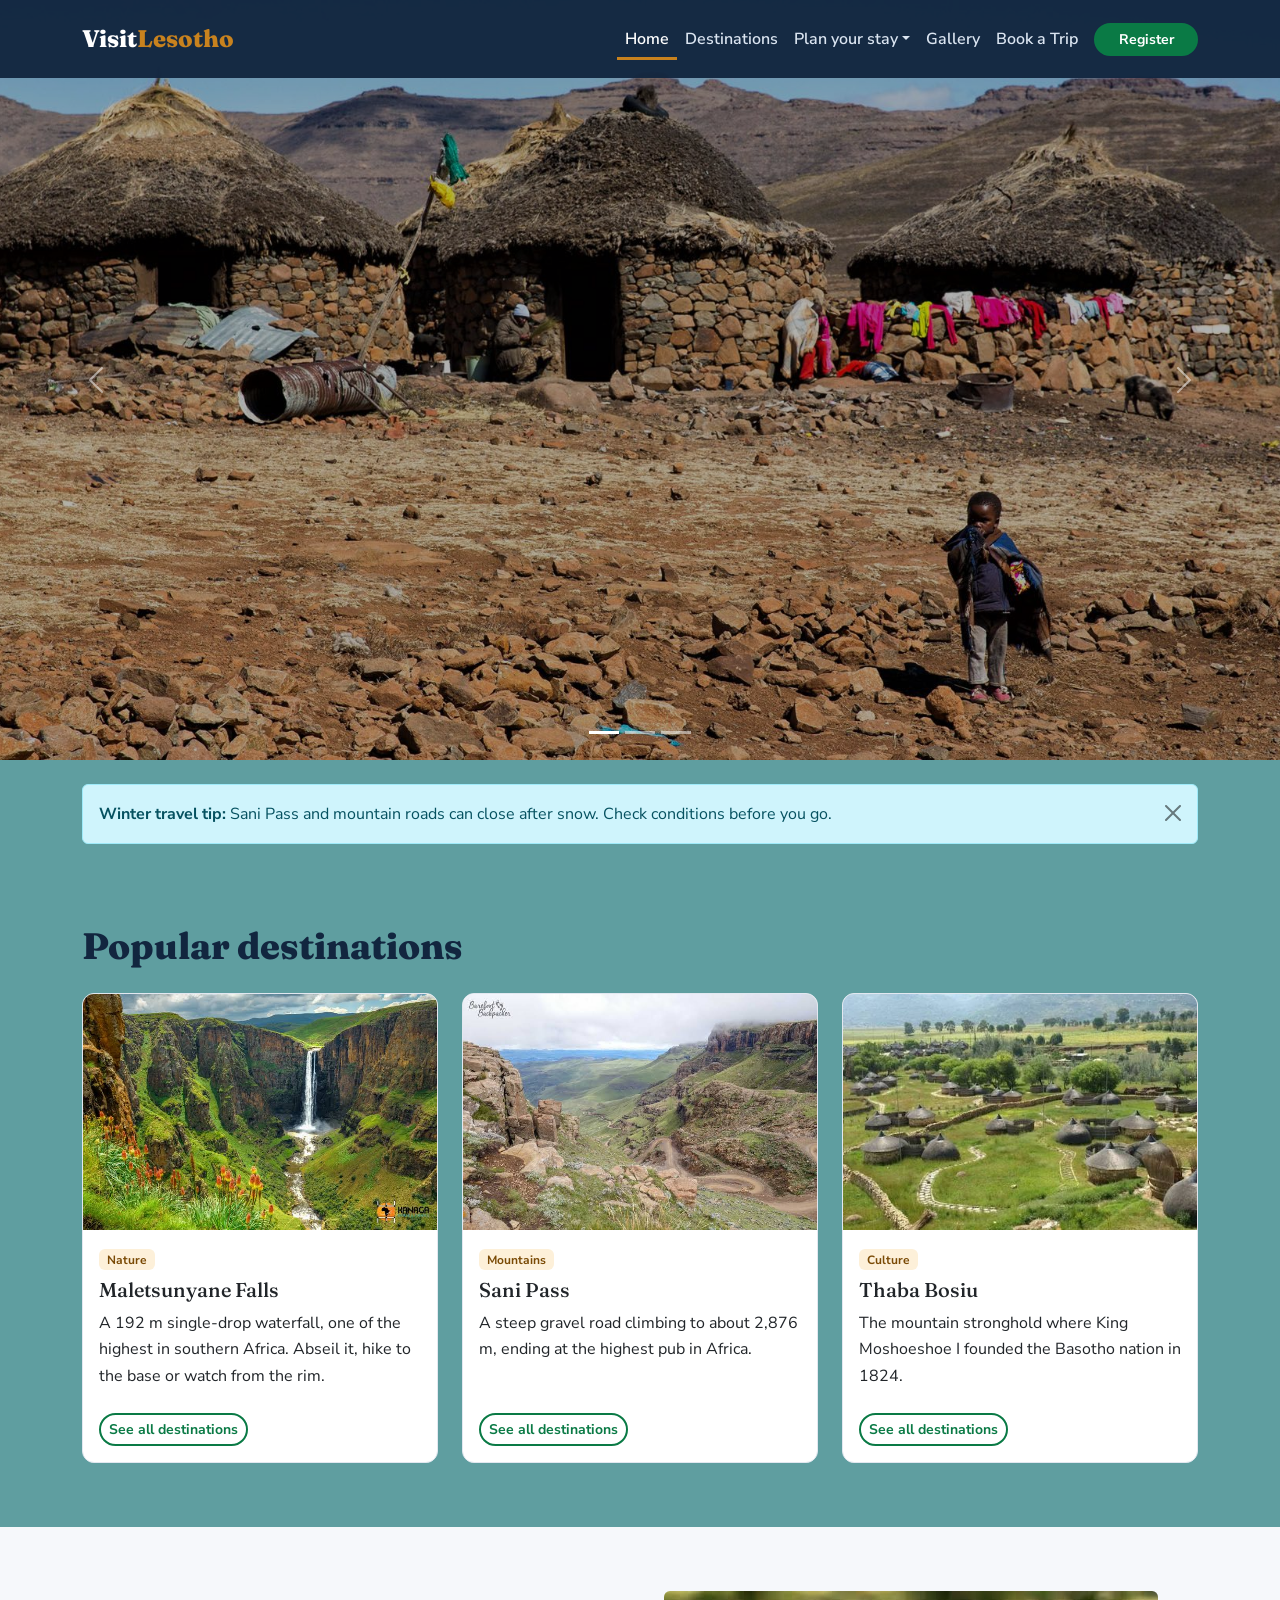
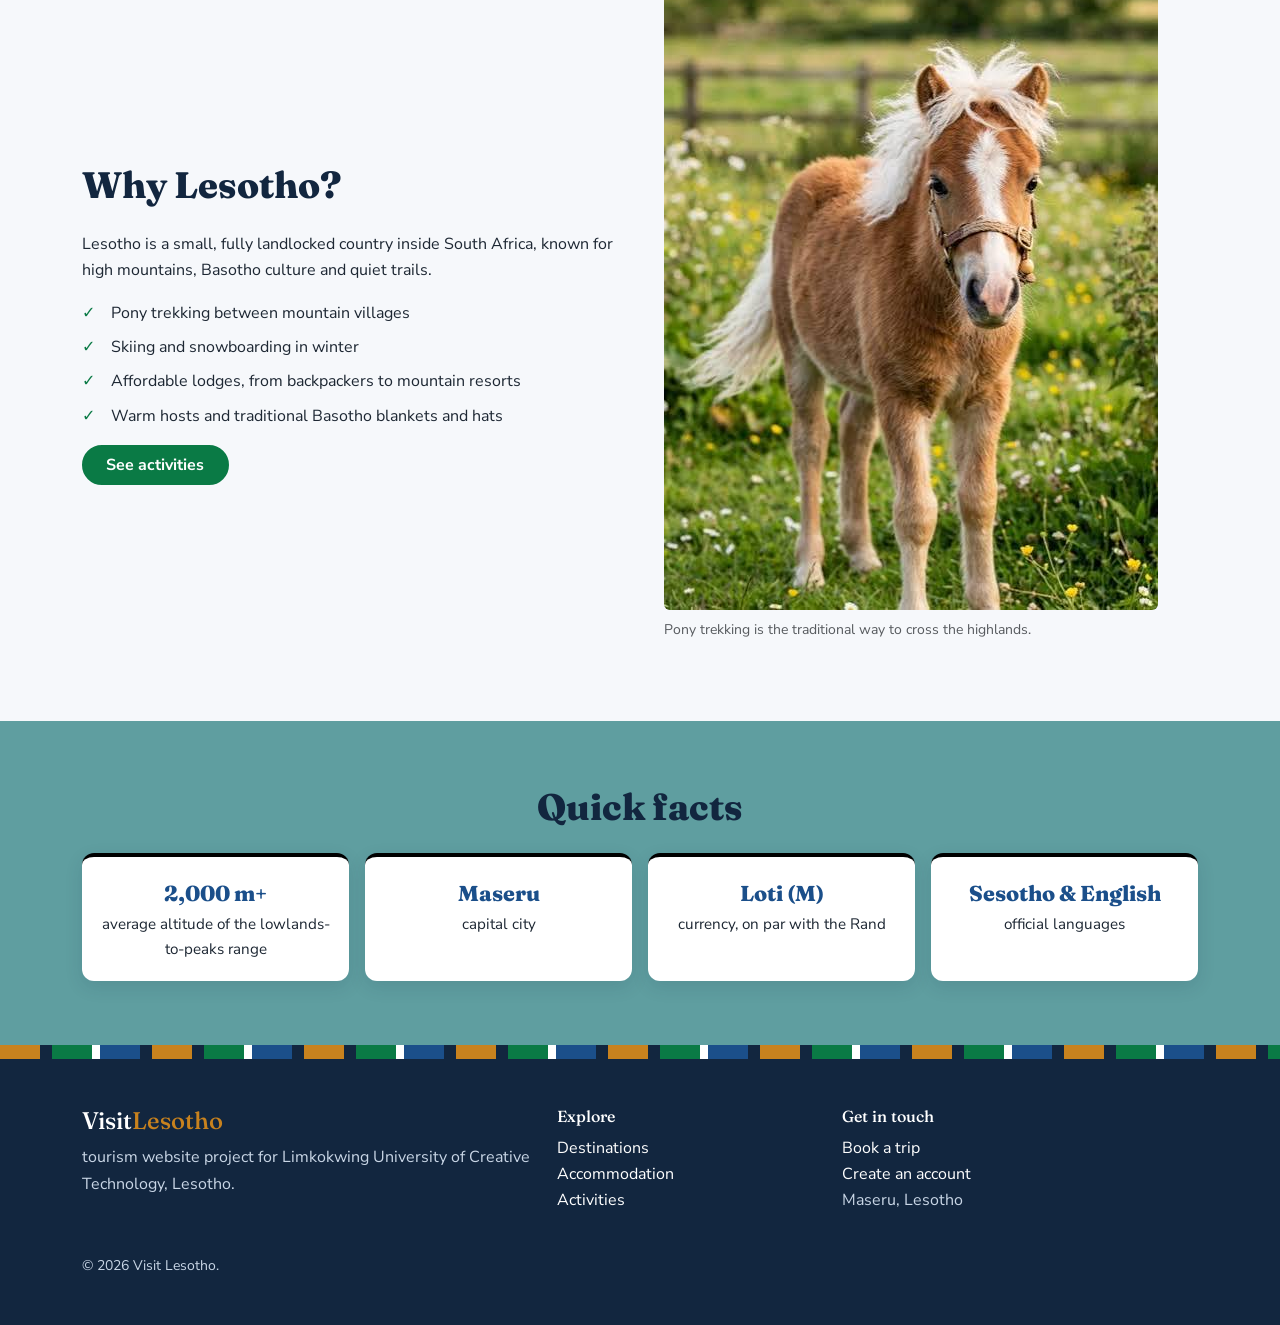
==== index.html @ 4763afd8 "Add files via upload" ====
<!DOCTYPE html>
<html lang="en">
<head>
<meta charset="UTF-8">
<meta name="viewport" content="width=device-width, initial-scale=1">
<meta name="description" content="Explore Lesotho, the Kingdom in the Sky: destinations, lodges, activities and trip booking.">
<title>Home | Visit Lesotho</title>
<link href="https://cdn.jsdelivr.net/npm/bootstrap@5.3.3/dist/css/bootstrap.min.css" rel="stylesheet">
<link rel="preconnect" href="https://fonts.googleapis.com">
<link rel="preconnect" href="https://fonts.gstatic.com" crossorigin>
<link href="https://fonts.googleapis.com/css2?family=Fraunces:opsz,wght@9..144,600;9..144,800&family=Nunito+Sans:wght@400;600;700&display=swap" rel="stylesheet">
<link rel="stylesheet" href="css/style.css">
</head>
<body>
<a class="skip-link" href="#main">Skip to main content</a>
<header>
  <nav class="navbar navbar-expand-lg site-nav fixed-top">
    <div class="container">
      <a class="navbar-brand" href="index.html">Visit<span>Lesotho</span></a>
      <button class="navbar-toggler" type="button" data-bs-toggle="collapse" data-bs-target="#mainNav" aria-controls="mainNav" aria-expanded="false" aria-label="Toggle navigation">
        <span class="navbar-toggler-icon"></span>
      </button>
      <div class="collapse navbar-collapse" id="mainNav">
        <ul class="navbar-nav ms-auto align-items-lg-center"><li class="nav-item"><a class="nav-link active" aria-current="page" href="index.html">Home</a></li><li class="nav-item"><a class="nav-link" href="destinations.html">Destinations</a></li>
<li class="nav-item dropdown">
  <a class="nav-link dropdown-toggle" href="#" id="exploreMenu" role="button" data-bs-toggle="dropdown" aria-expanded="false">Plan your stay</a>
  <ul class="dropdown-menu" aria-labelledby="exploreMenu">
    <li><a class="dropdown-item" href="accommodation.html">Accommodation</a></li>
    <li><a class="dropdown-item" href="activities.html">Activities</a></li>
  </ul>
</li><li class="nav-item"><a class="nav-link" href="gallery.html">Gallery</a></li><li class="nav-item"><a class="nav-link" href="contact.html">Book a Trip</a></li>
          <li class="nav-item ms-lg-2"><a class="btn btn-lesotho btn-sm" href="register.html">Register</a></li>
        </ul>
      </div>
    </div>
  </nav>
</header>
<main id="main">

<section class="hero" aria-label="Featured destinations">
  <div id="heroCarousel" class="carousel slide carousel-fade" data-bs-ride="carousel">
    <div class="carousel-indicators"><button type="button" data-bs-target="#heroCarousel" data-bs-slide-to="0" class="active" aria-current="true" aria-label="Slide 1"></button><button type="button" data-bs-target="#heroCarousel" data-bs-slide-to="1" aria-label="Slide 2"></button><button type="button" data-bs-target="#heroCarousel" data-bs-slide-to="2" aria-label="Slide 3"></button></div>
    <div class="carousel-inner"><div class="carousel-item active"><img src="images/homeh.jpg" class="d-block w-100" alt="Illustration of Maletsunyane Falls"></div><div class="carousel-item"><img src="images/homeq.jpg" class="d-block w-100" alt="Illustration of Sani Pass"></div><div class="carousel-item"><img src="images/homek.jpg" class="d-block w-100" alt="Illustration of Thaba Bosiu"></div></div>
    <button class="carousel-control-prev" type="button" data-bs-target="#heroCarousel" data-bs-slide="prev"><span class="carousel-control-prev-icon" aria-hidden="true"></span><span class="visually-hidden">Previous</span></button>
    <button class="carousel-control-next" type="button" data-bs-target="#heroCarousel" data-bs-slide="next"><span class="carousel-control-next-icon" aria-hidden="true"></span><span class="visually-hidden">Next</span></button>
  </div>
  <div class="hero-overlay">
    <div class="container">
      <h1>The Kingdom in the Sky</h1>
      <p class="lead">Every point in Lesotho sits above 1,400 m. Come for the waterfalls, the ponies and the winter snow.</p>
      <a href="destinations.html" class="btn btn-lesotho btn-lg me-2">Find a destination</a>
      <a href="contact.html" class="btn btn-light btn-lg">Book a trip</a>
    </div>
  </div>
</section>

<div class="container mt-4">
  <div class="alert alert-info alert-dismissible fade show" role="alert">
    <strong>Winter travel tip:</strong> Sani Pass and mountain roads can close after snow. Check conditions before you go.
    <button type="button" class="btn-close" data-bs-dismiss="alert" aria-label="Close"></button>
  </div>
</div>

<section class="section">
  <div class="container">
    <h2 class="section-title">Popular destinations</h2>
    <div class="row g-4"><div class="col-sm-6 col-lg-4"><article class="card dest-card h-100">
<img src="images/maletsunyane.jpg" class="card-img-top" alt="Illustration of Maletsunyane Falls">
<div class="card-body"><span class="badge badge-lesotho mb-2">Nature</span><h3 class="h5 card-title">Maletsunyane Falls</h3><p class="card-text">A 192 m single-drop waterfall, one of the highest in southern Africa. Abseil it, hike to the base or watch from the rim.</p></div>
<div class="card-footer bg-transparent border-0 pb-3"><a href="destinations.html" class="btn btn-outline-lesotho btn-sm">See all destinations</a></div>
</article></div><div class="col-sm-6 col-lg-4"><article class="card dest-card h-100">
<img src="images/sani.jpg" class="card-img-top" alt="Illustration of Sani Pass">
<div class="card-body"><span class="badge badge-lesotho mb-2">Mountains</span><h3 class="h5 card-title">Sani Pass</h3><p class="card-text">A steep gravel road climbing to about 2,876 m, ending at the highest pub in Africa.</p></div>
<div class="card-footer bg-transparent border-0 pb-3"><a href="destinations.html" class="btn btn-outline-lesotho btn-sm">See all destinations</a></div>
</article></div><div class="col-sm-6 col-lg-4"><article class="card dest-card h-100">
<img src="images/thababosiu.jpg" class="card-img-top" alt="Illustration of Thaba Bosiu">
<div class="card-body"><span class="badge badge-lesotho mb-2">Culture</span><h3 class="h5 card-title">Thaba Bosiu</h3><p class="card-text">The mountain stronghold where King Moshoeshoe I founded the Basotho nation in 1824.</p></div>
<div class="card-footer bg-transparent border-0 pb-3"><a href="destinations.html" class="btn btn-outline-lesotho btn-sm">See all destinations</a></div>
</article></div></div>
  </div>
</section>

<section class="section section-alt">
  <div class="container">
    <div class="row align-items-center g-5">
      <div class="col-md-6">
        <h2 class="section-title">Why Lesotho?</h2>
        <p>Lesotho is a small, fully landlocked country inside South Africa, known for high mountains, Basotho culture and quiet trails.</p>
        <ul class="check-list">
          <li>Pony trekking between mountain villages</li>
          <li>Skiing and snowboarding in winter</li>
          <li>Affordable lodges, from backpackers to mountain resorts</li>
          <li>Warm hosts and traditional Basotho blankets and hats</li>
        </ul>
        <a href="activities.html" class="btn btn-lesotho">See activities</a>
      </div>
      <div class="col-md-6">
        <figure class="figure w-100">
          <img src="images/pony.jpg" class="figure-img img-fluid rounded" alt="Illustration of a pony trek in the Maloti mountains">
          <figcaption class="figure-caption">Pony trekking is the traditional way to cross the highlands.</figcaption>
        </figure>
      </div>
    </div>
  </div>
</section>

<section class="section">
  <div class="container text-center">
    <h2 class="section-title">Quick facts</h2>
    <div class="row g-3 justify-content-center">
      <div class="col-6 col-md-3"><div class="fact"><span>2,000 m+</span>average altitude of the lowlands-to-peaks range</div></div>
      <div class="col-6 col-md-3"><div class="fact"><span>Maseru</span>capital city</div></div>
      <div class="col-6 col-md-3"><div class="fact"><span>Loti (M)</span>currency, on par with the Rand</div></div>
      <div class="col-6 col-md-3"><div class="fact"><span>Sesotho &amp; English</span>official languages</div></div>
    </div>
  </div>
</section>

</main>
<footer class="site-footer">
  <div class="blanket-stripe" aria-hidden="true"></div>
  <div class="container py-5">
    <div class="row g-4">
      <div class="col-md-5">
        <h2 class="h4 footer-brand">Visit<span>Lesotho</span></h2>
        <p>tourism website project for Limkokwing University of Creative Technology, Lesotho.</p>
      </div>
      <div class="col-6 col-md-3">
        <h3 class="h6">Explore</h3>
        <ul class="list-unstyled">
          <li><a href="destinations.html">Destinations</a></li>
          <li><a href="accommodation.html">Accommodation</a></li>
          <li><a href="activities.html">Activities</a></li>
        </ul>
      </div>
      <div class="col-6 col-md-4">
        <h3 class="h6">Get in touch</h3>
        <ul class="list-unstyled">
          <li><a href="contact.html">Book a trip</a></li>
          <li><a href="register.html">Create an account</a></li>
          <li>Maseru, Lesotho</li>
        </ul>
      </div>
    </div>
    <p class="small mb-0 mt-4">&copy; 2026 Visit Lesotho.</p>
  </div>
</footer>
<button id="backToTop" class="btn btn-lesotho back-to-top" aria-label="Back to top" hidden>&uarr;</button>
<script src="https://cdn.jsdelivr.net/npm/bootstrap@5.3.3/dist/js/bootstrap.bundle.min.js"></script>
<script src="js/main.js"></script>

</body>
</html>
---- css/style.css ----
:root {
  --night: #12263f;
  --blue: #1b4f8a;
  --green: #0a7a45;
  --ochre: #c8821e;
  --snow: #f6f8fb;
  --ink: #1d2733;
  --radius: .75rem;
  --shadow: 0 6px 18px rgba(18, 38, 63, .12);
}
html { scroll-behavior: smooth; }
body { font-family: "Nunito Sans", system-ui, sans-serif; color: var(--ink); background: cadetblue; line-height: 1.65; padding-top: 0; }
h1, h2, h3, h4, .navbar-brand { font-family: "Fraunces", Georgia, serif; font-weight: 800; color: var(--night); }
a { color: var(--blue); }
a:focus-visible, button:focus-visible, .form-control:focus-visible { outline: 3px solid var(--ochre); outline-offset: 2px; }

.skip-link { position: absolute; left: -999px; top: 0; background: var(--ochre); color: #000; padding: .6rem 1rem; z-index: 2000; }
.skip-link:focus { left: 0; }

.site-nav { background: rgba(18, 38, 63, .96); transition: padding .3s ease, box-shadow .3s ease; padding: .9rem 0; }
.site-nav.scrolled { padding: .45rem 0; box-shadow: var(--shadow); }
.site-nav .navbar-brand { color: #fff; font-size: 1.5rem; }
.site-nav .navbar-brand span, .footer-brand span { color: var(--ochre); }
.site-nav .nav-link { color: #dbe5f1; font-weight: 600; transition: color .2s; }
.site-nav .nav-link:hover, .site-nav .nav-link.active { color: #fff; }
.site-nav .nav-link.active { box-shadow: inset 0 -3px 0 var(--ochre); }
.navbar-toggler { border-color: rgba(255,255,255,.5); }
.navbar-toggler-icon { filter: invert(1); }
.dropdown-item:active { background: var(--blue); }

.btn-lesotho { background: var(--green); color: #fff; border: 2px solid var(--green); font-weight: 700; border-radius: 2rem; padding-inline: 1.4rem; transition: transform .2s, background .2s; }
.btn-lesotho:hover { background: #086637; border-color: #086637; color: #fff; transform: translateY(-2px); }
.btn-outline-lesotho { color: var(--green); border: 2px solid var(--green); font-weight: 700; border-radius: 2rem; background: transparent; transition: background .2s, color .2s; }
.btn-outline-lesotho:hover, .btn-outline-lesotho.active { background: var(--green); color: #fff; }
.badge-lesotho { background: #fdf0d9; color: #7a4a05; font-weight: 700; }

.blanket-stripe { height: 14px; background: repeating-linear-gradient(90deg, var(--ochre) 0 40px, var(--night) 40px 52px, var(--green) 52px 92px, #fff 92px 100px, var(--blue) 100px 140px, var(--night) 140px 152px); }

.hero { position: relative; background: var(--night); }
.hero .carousel-item img { height: 100vh; min-height: 520px; max-height: 760px; object-fit: cover; filter: brightness(.7); }
.hero-overlay { position: absolute; inset: 0; display: flex; align-items: center; pointer-events: none; }
.hero-overlay .container { pointer-events: auto; color: #fff; padding-top: 4rem; }
.hero-overlay h1 { color: #fff; font-size: clamp(2.4rem, 7vw, 4.8rem); max-width: 14ch; line-height: 1.05; text-shadow: 0 3px 16px rgba(0,0,0,.4); }
.hero-overlay .lead { max-width: 36rem; margin: 1rem 0 1.6rem; }
.carousel-indicators { z-index: 3; }

.page-hero { background: var(--night); color: #fff; padding: 9rem 0 3rem; position: relative; }
.page-hero h1 { color: #fff; font-size: clamp(2rem, 5vw, 3.2rem); }
.page-hero .lead { color: #c9d6e6; max-width: 40rem; }
.page-hero .blanket-stripe { position: absolute; left: 0; right: 0; bottom: 0; }

.section { padding: 4rem 0; }
.section-alt { background: var(--snow); }
.section-title { font-size: clamp(1.6rem, 3.5vw, 2.3rem); margin-bottom: 1.5rem; }

.dest-card { border: 1px solid #e2e8f0; border-radius: var(--radius); overflow: hidden; transition: transform .25s ease, box-shadow .25s ease; }
.dest-card:hover { transform: translateY(-6px); box-shadow: var(--shadow); }
.dest-card .card-img-top { aspect-ratio: 3 / 2; object-fit: cover; }
.check-list { list-style: none; padding: 0; }
.check-list li { padding-left: 1.8rem; margin-bottom: .5rem; position: relative; }
.check-list li::before { content: "\2713"; position: absolute; left: 0; color: var(--green); font-weight: 800; }
.fact { background: #fff; border-top: 4px solid #000; border-radius: var(--radius); box-shadow: var(--shadow); padding: 1.2rem .8rem; height: 100%; font-size: .95rem; }
.fact span { display: block; font-family: "Fraunces", serif; font-weight: 800; font-size: 1.35rem; color: var(--blue); }

.rates-table caption { caption-side: top; font-weight: 600; color: #4a5a6b; }
.rates-table thead { background: var(--night); color: #fff; }
.accordion-lesotho .accordion-button:not(.collapsed) { background: #e8f3ee; color: var(--green); box-shadow: none; }
.accordion-lesotho .accordion-item { border-radius: var(--radius); overflow: hidden; margin-bottom: .6rem; border: 1px solid #e2e8f0; }
.pagination-lesotho .page-link { color: var(--green); }
.pagination-lesotho .active .page-link { background: var(--green); border-color: var(--green); color: #fff; }

.gallery-item { position: relative; overflow: hidden; border-radius: var(--radius); }
.gallery-item img { width: 100%; aspect-ratio: 4 / 3; object-fit: cover; transition: transform .4s ease; }
.gallery-item:hover img { transform: scale(1.06); }
.gallery-item figcaption { position: absolute; left: 0; right: 0; bottom: 0; background: linear-gradient(transparent, rgba(0,0,0,.75)); color: #fff; padding: 1.5rem .8rem .6rem; font-weight: 600; font-size: .9rem; }
.lb-btn { position: absolute; top: 45%; background: rgba(255,255,255,.18); color: #fff; border: 0; width: 3rem; height: 3rem; border-radius: 50%; font-size: 1.2rem; transition: background .2s; z-index: 5; }
.lb-btn:hover { background: var(--ochre); }
.lb-prev { left: 1rem; } .lb-next { right: 1rem; }
#lbImg { max-height: 70vh; }

.form-label { font-weight: 700; }
.form-control, .form-select { border-radius: .5rem; padding: .65rem .85rem; border-width: 2px; }
.form-control:focus, .form-select:focus { border-color: var(--green); box-shadow: 0 0 0 .2rem rgba(10,122,69,.2); }

.site-footer { background: var(--night); color: #c9d6e6; }
.site-footer a { color: #fff; text-decoration: none; }
.site-footer a:hover { color: var(--ochre); text-decoration: underline; }
.site-footer h3, .footer-brand { color: #fff; }

.back-to-top { position: fixed; right: 1rem; bottom: 1rem; width: 3rem; height: 3rem; padding: 0; border-radius: 50%; z-index: 1000; box-shadow: var(--shadow); }

@media (max-width: 767.98px) {
  .section { padding: 2.5rem 0; }
  .page-hero { padding-top: 7rem; }
  .hero .carousel-item img { height: 85vh; }
  .lb-btn { width: 2.4rem; height: 2.4rem; }
}
@media (min-width: 1400px) { .container { max-width: 1240px; } }
@media (prefers-reduced-motion: reduce) { * { transition: none !important; animation: none !important; scroll-behavior: auto !important; } }
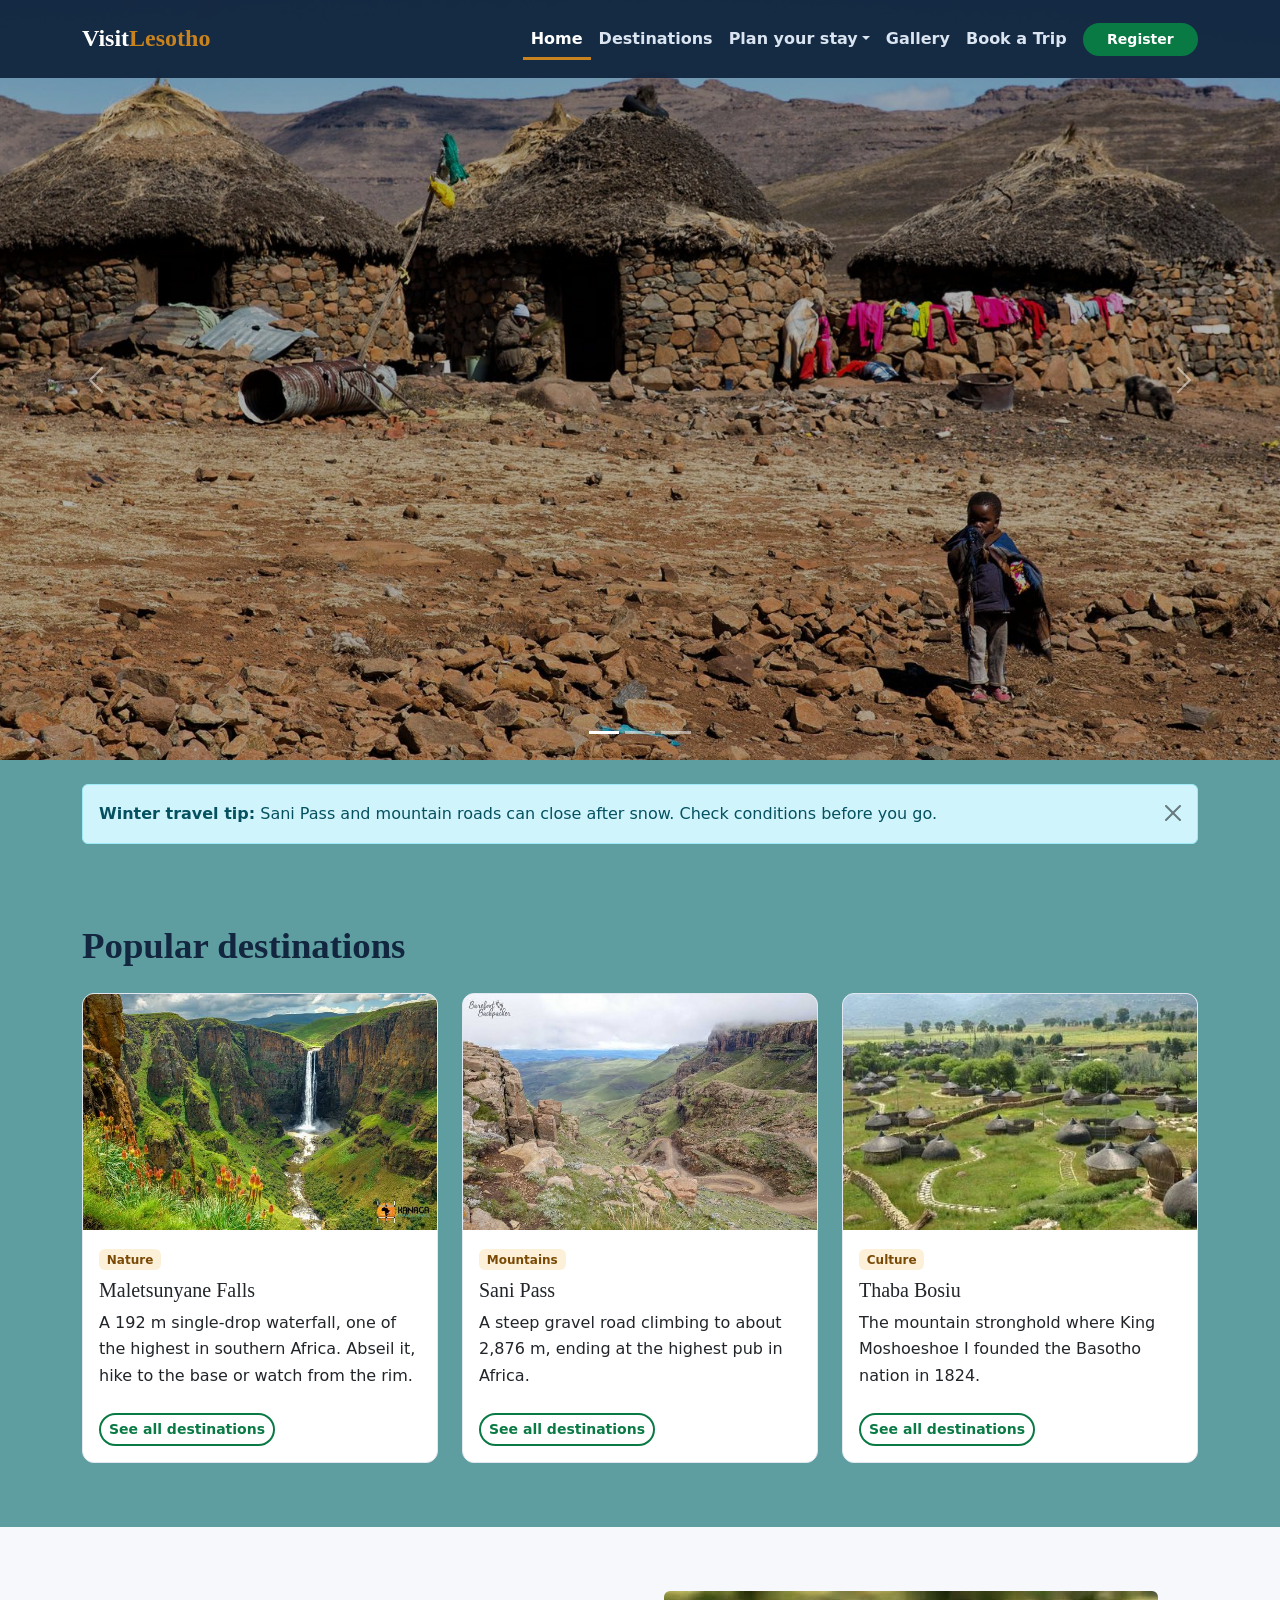
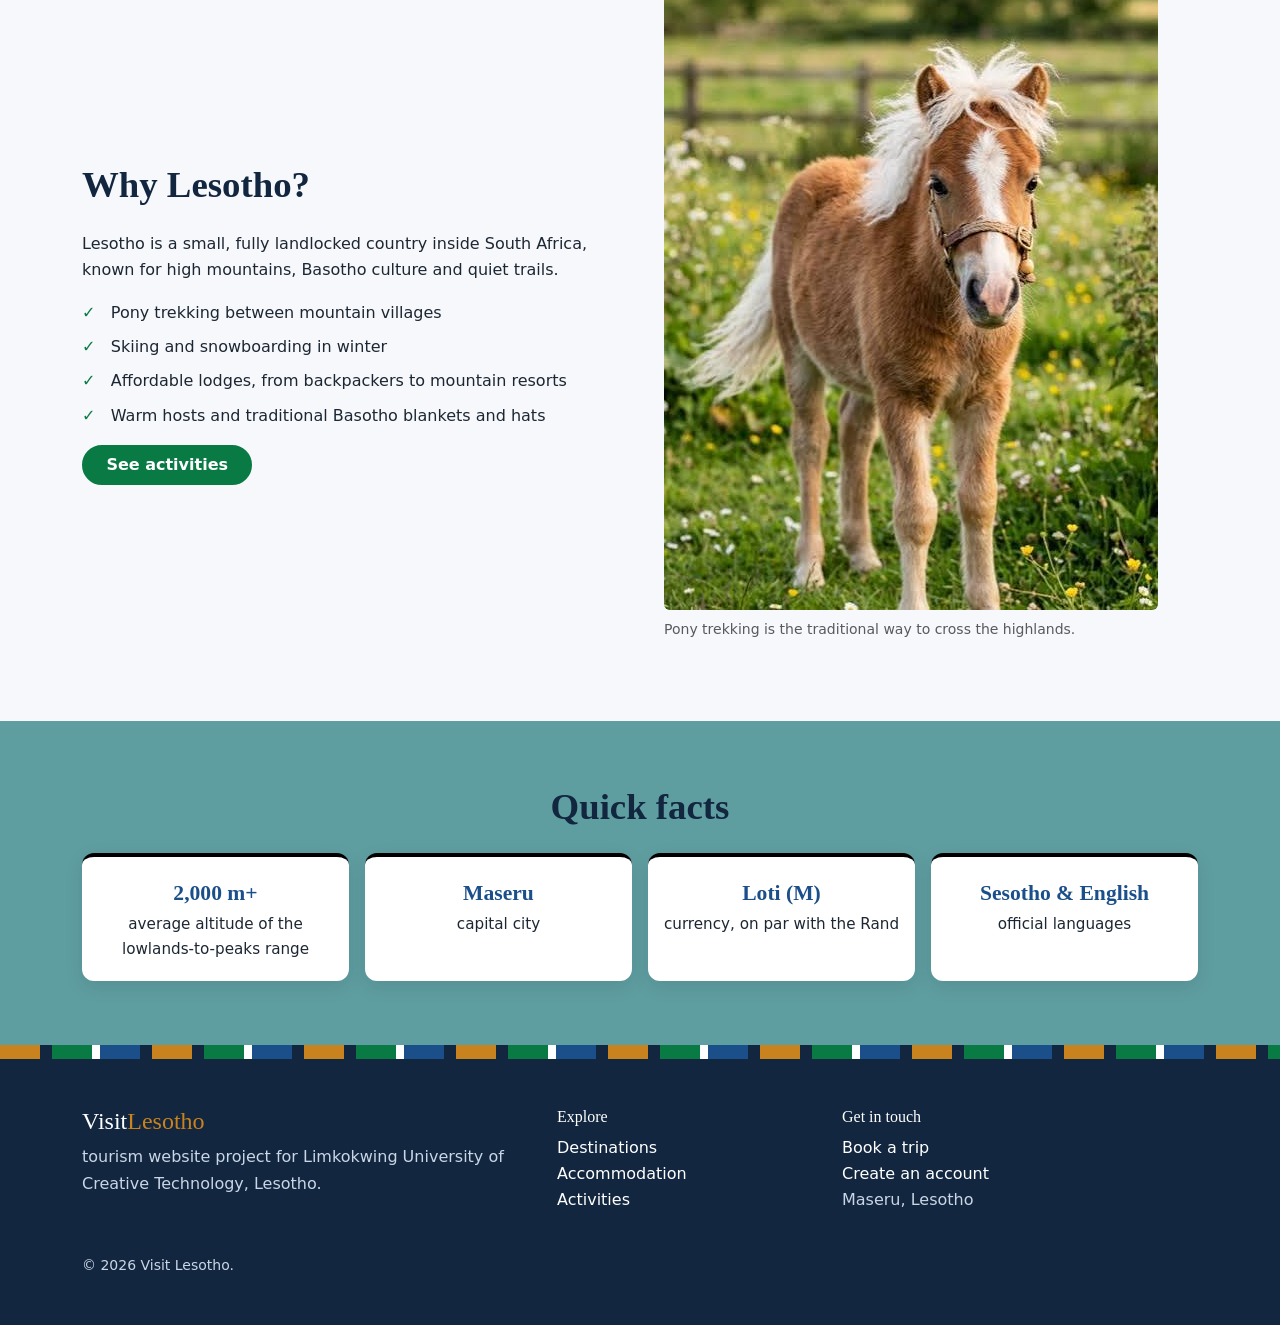
==== commit ccf4b1d1: "Remove preconnect links for Google Fonts Removed preconnect links for Google Fonts." ====
--- a/index.html
+++ b/index.html
@@ -6,9 +6,6 @@
 <meta name="description" content="Explore Lesotho, the Kingdom in the Sky: destinations, lodges, activities and trip booking.">
 <title>Home | Visit Lesotho</title>
 <link href="https://cdn.jsdelivr.net/npm/bootstrap@5.3.3/dist/css/bootstrap.min.css" rel="stylesheet">
-<link rel="preconnect" href="https://fonts.googleapis.com">
-<link rel="preconnect" href="https://fonts.gstatic.com" crossorigin>
-<link href="https://fonts.googleapis.com/css2?family=Fraunces:opsz,wght@9..144,600;9..144,800&family=Nunito+Sans:wght@400;600;700&display=swap" rel="stylesheet">
 <link rel="stylesheet" href="css/style.css">
 </head>
 <body>
@@ -150,4 +147,4 @@
 <script src="js/main.js"></script>
 
 </body>
-</html>+</html>
--- a/css/style.css
+++ b/css/style.css
@@ -88,12 +88,3 @@
 .site-footer h3, .footer-brand { color: #fff; }
 
 .back-to-top { position: fixed; right: 1rem; bottom: 1rem; width: 3rem; height: 3rem; padding: 0; border-radius: 50%; z-index: 1000; box-shadow: var(--shadow); }
-
-@media (max-width: 767.98px) {
-  .section { padding: 2.5rem 0; }
-  .page-hero { padding-top: 7rem; }
-  .hero .carousel-item img { height: 85vh; }
-  .lb-btn { width: 2.4rem; height: 2.4rem; }
-}
-@media (min-width: 1400px) { .container { max-width: 1240px; } }
-@media (prefers-reduced-motion: reduce) { * { transition: none !important; animation: none !important; scroll-behavior: auto !important; } }
